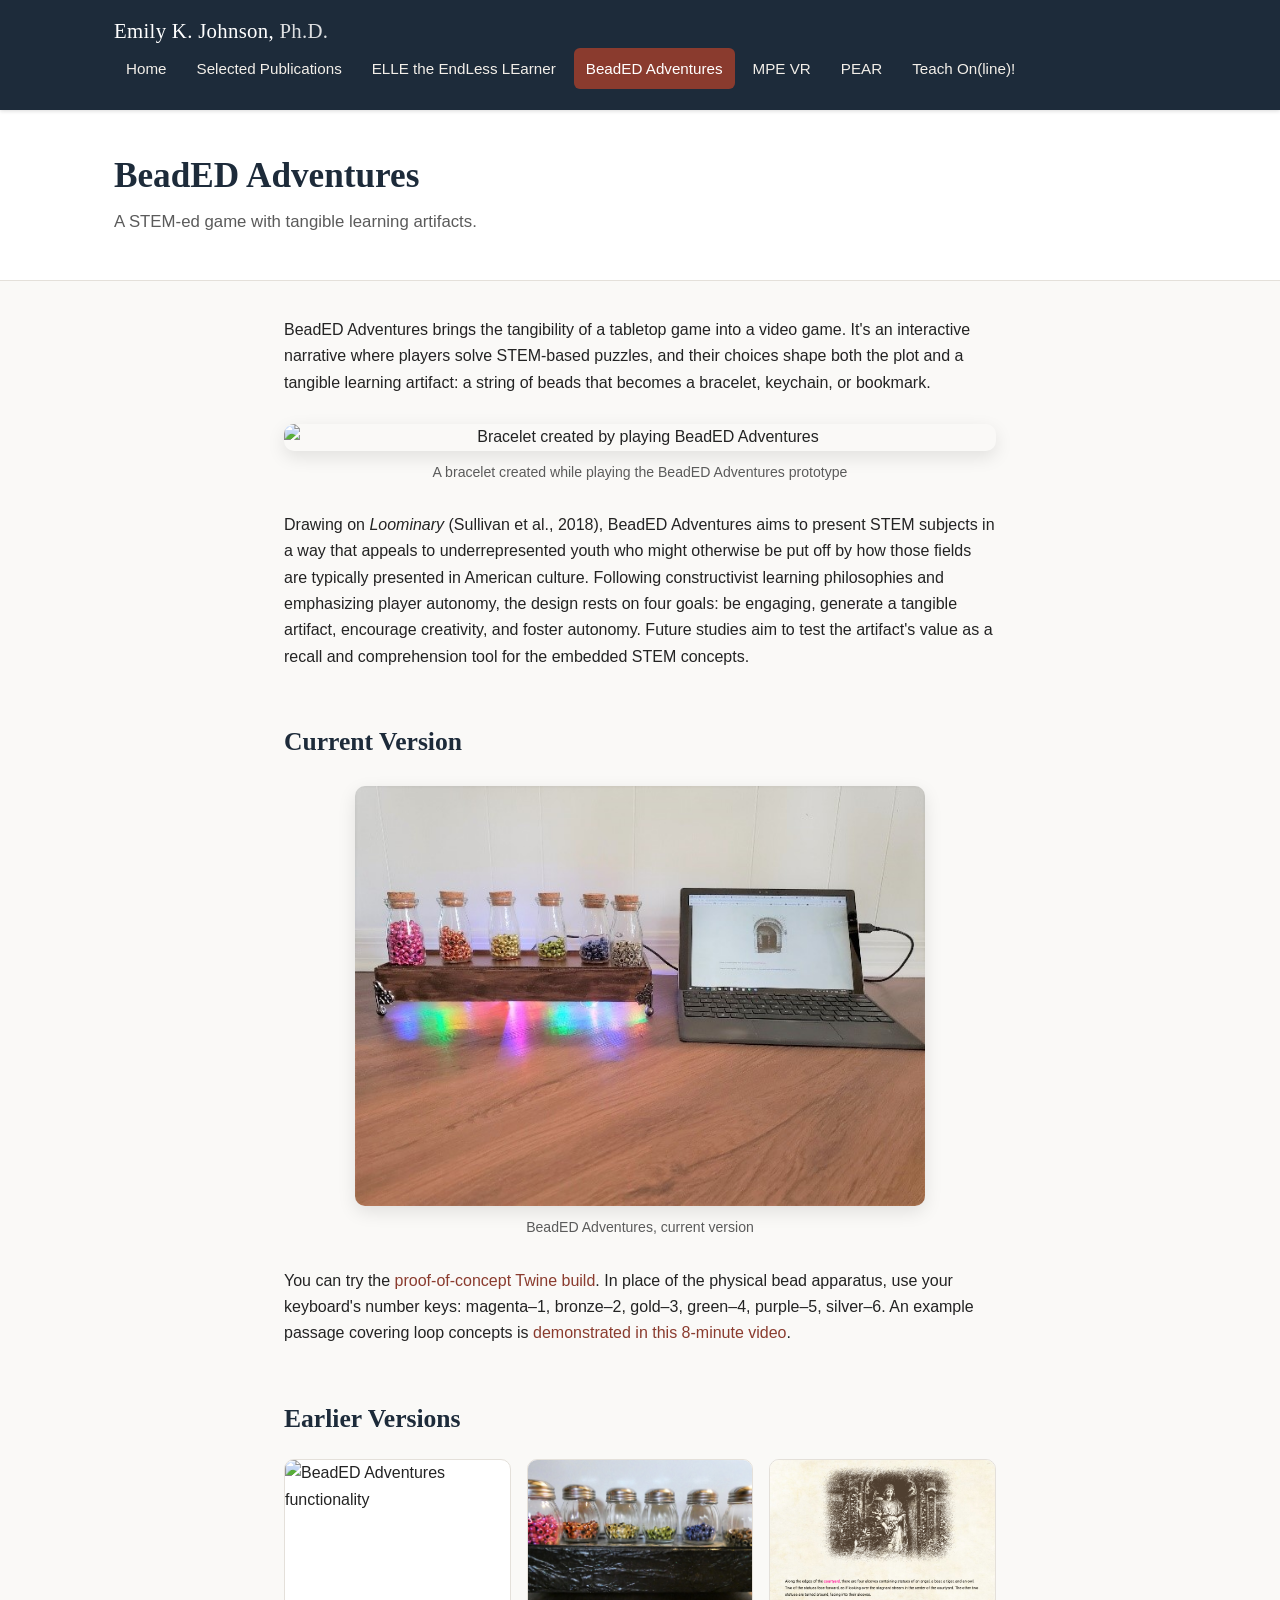
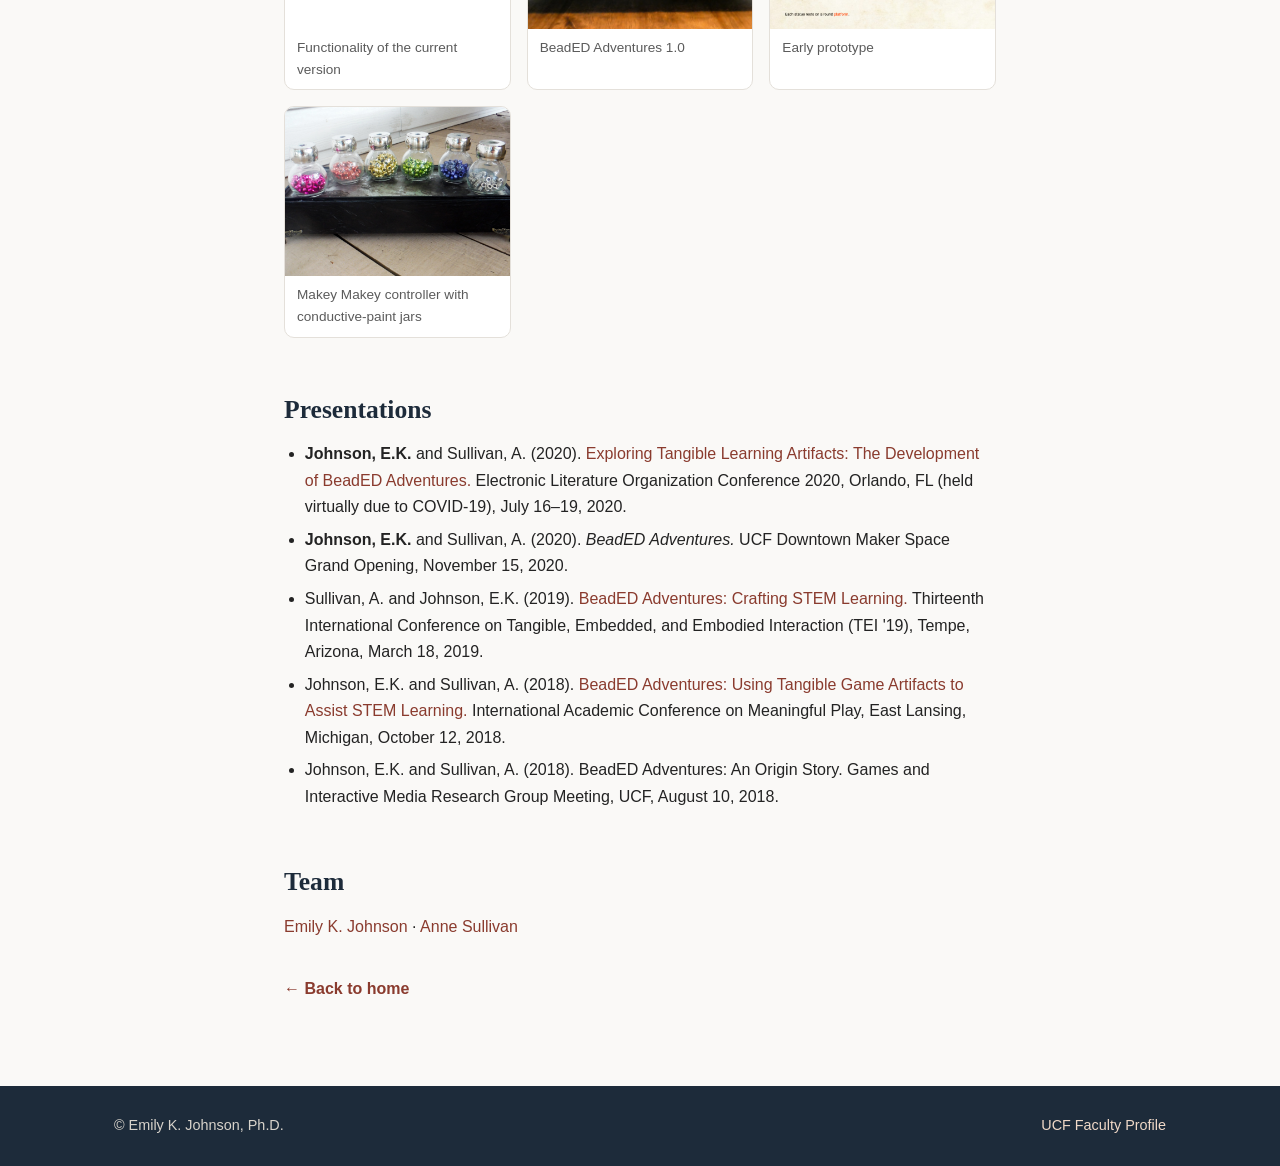
==== beadedadventures.html @ 75e38476 "Rebuild site as static HTML/CSS from ekjphd.com Replace placeholder index.md with a clean, responsiv" ====
<!DOCTYPE html>
<html lang="en">
<head>
<meta charset="UTF-8">
<meta name="viewport" content="width=device-width, initial-scale=1.0">
<title>BeadED Adventures | Emily K. Johnson, Ph.D.</title>
<link rel="stylesheet" href="css/style.css">
</head>
<body>
<header class="site-header">
  <div class="header-inner">
    <a href="index.html" class="site-title">Emily K. Johnson, <span class="degree">Ph.D.</span></a>
    <input type="checkbox" id="nav-toggle" class="nav-toggle-checkbox">
    <label for="nav-toggle" class="nav-toggle-label">&#9776;</label>
    <ul class="nav-links">
      <li><a href="index.html">Home</a></li>
      <li><a href="publications.html">Selected Publications</a></li>
      <li><a href="elle.html">ELLE the EndLess LEarner</a></li>
      <li><a href="beadedadventures.html" class="active">BeadED Adventures</a></li>
      <li><a href="mpe.html">MPE VR</a></li>
      <li><a href="pear.html">PEAR</a></li>
      <li><a href="teachon.html">Teach On(line)!</a></li>
    </ul>
  </div>
</header>

<div class="page-hero">
  <div class="container">
    <h1>BeadED Adventures</h1>
    <p class="subtitle">A STEM-ed game with tangible learning artifacts.</p>
  </div>
</div>

<main>
  <section>
    <div class="container section-narrow">
      <p>BeadED Adventures brings the tangibility of a tabletop game into a video game. It's an interactive narrative where players solve STEM-based puzzles, and their choices shape both the plot and a tangible learning artifact: a string of beads that becomes a bracelet, keychain, or bookmark.</p>

      <div class="page-figure">
        <img src="images/2018/10/bracelet.png" alt="Bracelet created by playing BeadED Adventures">
        <figcaption>A bracelet created while playing the BeadED Adventures prototype</figcaption>
      </div>

      <p>Drawing on <em>Loominary</em> (Sullivan et al., 2018), BeadED Adventures aims to present STEM subjects in a way that appeals to underrepresented youth who might otherwise be put off by how those fields are typically presented in American culture. Following constructivist learning philosophies and emphasizing player autonomy, the design rests on four goals: be engaging, generate a tangible artifact, encourage creativity, and foster autonomy. Future studies aim to test the artifact's value as a recall and comprehension tool for the embedded STEM concepts.</p>

      <h2>Current Version</h2>
      <div class="page-figure">
        <img src="images/2020/05/beaded4.0.jpg" alt="BeadED Adventures 4.0">
        <figcaption>BeadED Adventures, current version</figcaption>
      </div>
      <p>You can try the <a href="http://www.asdesigned.com/games/BeadED%20Adventures.html">proof-of-concept Twine build</a>. In place of the physical bead apparatus, use your keyboard's number keys: magenta&ndash;1, bronze&ndash;2, gold&ndash;3, green&ndash;4, purple&ndash;5, silver&ndash;6. An example passage covering loop concepts is <a href="https://vimeo.com/426309002">demonstrated in this 8-minute video</a>.</p>

      <h2>Earlier Versions</h2>
      <div class="gallery">
        <figure><img src="images/2025/01/underbelly.jpg" alt="BeadED Adventures functionality"><figcaption>Functionality of the current version</figcaption></figure>
        <figure><img src="images/2019/03/beaded2ground2.jpg" alt="BeadED Adventures 1.0"><figcaption>BeadED Adventures 1.0</figcaption></figure>
        <figure><img src="images/2018/10/beadedscreenshot.png" alt="BeadED Adventures early prototype"><figcaption>Early prototype</figcaption></figure>
        <figure><img src="images/2018/10/controller.jpg" alt="BeadED Adventures Makey Makey controller"><figcaption>Makey Makey controller with conductive-paint jars</figcaption></figure>
      </div>

      <h2>Presentations</h2>
      <ul>
        <li><strong>Johnson, E.K.</strong> and Sullivan, A. (2020). <a href="https://stars.library.ucf.edu/elo2020/asynchronous/talks/7/">Exploring Tangible Learning Artifacts: The Development of BeadED Adventures.</a> Electronic Literature Organization Conference 2020, Orlando, FL (held virtually due to COVID-19), July 16&ndash;19, 2020.</li>
        <li><strong>Johnson, E.K.</strong> and Sullivan, A. (2020). <em>BeadED Adventures.</em> UCF Downtown Maker Space Grand Opening, November 15, 2020.</li>
        <li>Sullivan, A. and Johnson, E.K. (2019). <a href="https://dl.acm.org/doi/10.1145/3294109.3300997">BeadED Adventures: Crafting STEM Learning.</a> Thirteenth International Conference on Tangible, Embedded, and Embodied Interaction (TEI '19), Tempe, Arizona, March 18, 2019.</li>
        <li>Johnson, E.K. and Sullivan, A. (2018). <a href="http://www.asdesigned.com/phd/BeadEDAdventures-Abstract.pdf">BeadED Adventures: Using Tangible Game Artifacts to Assist STEM Learning.</a> International Academic Conference on Meaningful Play, East Lansing, Michigan, October 12, 2018.</li>
        <li>Johnson, E.K. and Sullivan, A. (2018). BeadED Adventures: An Origin Story. Games and Interactive Media Research Group Meeting, UCF, August 10, 2018.</li>
      </ul>

      <h2>Team</h2>
      <p><a href="https://english.cah.ucf.edu/faculty-staff/">Emily K. Johnson</a> &middot; <a href="https://scholar.google.com/citations?hl=en&user=ekanNdEAAAAJ">Anne Sullivan</a></p>

      <a class="back-home" href="index.html">&larr; Back to home</a>
    </div>
  </section>
</main>

<footer class="site-footer">
  <div class="container">
    <span>&copy; Emily K. Johnson, Ph.D.</span>
    <a href="https://cah.ucf.edu/person/emily-johnson/">UCF Faculty Profile</a>
  </div>
</footer>
</body>
</html>
---- css/style.css ----
:root {
  --color-bg: #faf9f7;
  --color-surface: #ffffff;
  --color-text: #232323;
  --color-muted: #5b5b5b;
  --color-border: #e4e0da;
  --color-accent: #8a3b2e;
  --color-accent-dark: #6e2e24;
  --color-navy: #1d2b3a;
  --max-width: 1100px;
  --content-width: 760px;
  --radius: 10px;
}

* {
  box-sizing: border-box;
}

html {
  scroll-behavior: smooth;
}

body {
  margin: 0;
  font-family: "Source Sans Pro", "Segoe UI", Roboto, Helvetica, Arial, sans-serif;
  color: var(--color-text);
  background: var(--color-bg);
  line-height: 1.65;
}

h1, h2, h3, h4 {
  font-family: Georgia, "Times New Roman", serif;
  font-weight: 600;
  line-height: 1.25;
  color: var(--color-navy);
  margin: 0 0 0.6em;
}

h1 { font-size: 2.2rem; }
h2 { font-size: 1.6rem; margin-top: 2.2em; }
h3 { font-size: 1.25rem; margin-top: 1.6em; }

p { margin: 0 0 1.1em; }

a {
  color: var(--color-accent);
  text-decoration: none;
}

a:hover, a:focus {
  text-decoration: underline;
}

img {
  max-width: 100%;
  height: auto;
  display: block;
}

ul {
  margin: 0 0 1.1em;
  padding-left: 1.3em;
}

li {
  margin-bottom: 0.4em;
}

.container {
  max-width: var(--max-width);
  margin: 0 auto;
  padding: 0 24px;
}

/* Header / Nav */

.site-header {
  background: var(--color-navy);
  color: #fff;
  position: sticky;
  top: 0;
  z-index: 50;
  box-shadow: 0 1px 4px rgba(0,0,0,0.15);
}

.header-inner {
  max-width: var(--max-width);
  margin: 0 auto;
  padding: 14px 24px;
  display: flex;
  align-items: center;
  justify-content: space-between;
  flex-wrap: wrap;
}

.site-title {
  font-family: Georgia, "Times New Roman", serif;
  font-size: 1.3rem;
  color: #fff;
  letter-spacing: 0.3px;
}

.site-title:hover {
  text-decoration: none;
  color: #f0d9c8;
}

.site-title .degree {
  font-weight: 400;
  opacity: 0.85;
}

.nav-toggle-checkbox {
  display: none;
}

.nav-toggle-label {
  display: none;
  cursor: pointer;
  font-size: 1.6rem;
  color: #fff;
  line-height: 1;
  padding: 4px 8px;
}

.nav-links {
  display: flex;
  flex-wrap: wrap;
  gap: 6px;
  list-style: none;
  margin: 0;
  padding: 0;
}

.nav-links a {
  display: inline-block;
  color: #f3efe9;
  padding: 8px 12px;
  border-radius: 6px;
  font-size: 0.95rem;
}

.nav-links a:hover, .nav-links a:focus {
  background: rgba(255,255,255,0.12);
  text-decoration: none;
}

.nav-links a.active {
  background: var(--color-accent);
  color: #fff;
}

@media (max-width: 820px) {
  .nav-toggle-label { display: block; }
  .nav-links {
    display: none;
    flex-direction: column;
    width: 100%;
    margin-top: 12px;
  }
  .nav-toggle-checkbox:checked ~ .nav-links {
    display: flex;
  }
  .nav-links a { padding: 10px 12px; }
}

/* Hero */

.hero {
  padding: 56px 0 40px;
}

.hero-inner {
  display: grid;
  grid-template-columns: 220px 1fr;
  gap: 40px;
  align-items: center;
}

.hero-photo img {
  border-radius: var(--radius);
  box-shadow: 0 6px 18px rgba(0,0,0,0.12);
}

.hero-text h1 {
  margin-bottom: 0.2em;
}

.hero-text .tagline {
  color: var(--color-muted);
  font-size: 1.1rem;
  margin-bottom: 0;
}

@media (max-width: 700px) {
  .hero-inner {
    grid-template-columns: 1fr;
    text-align: center;
  }
  .hero-photo img {
    margin: 0 auto;
    max-width: 200px;
  }
}

/* Sections */

section {
  padding: 36px 0;
}

.section-narrow {
  max-width: var(--content-width);
  margin: 0 auto;
}

.bio p {
  font-size: 1.05rem;
}

/* Project cards grid */

.project-grid {
  display: grid;
  grid-template-columns: repeat(auto-fit, minmax(240px, 1fr));
  gap: 24px;
  margin-top: 28px;
}

.project-card {
  background: var(--color-surface);
  border: 1px solid var(--color-border);
  border-radius: var(--radius);
  overflow: hidden;
  display: flex;
  flex-direction: column;
  transition: transform 0.15s ease, box-shadow 0.15s ease;
}

.project-card:hover {
  transform: translateY(-3px);
  box-shadow: 0 10px 24px rgba(0,0,0,0.08);
}

.project-card img {
  width: 100%;
  aspect-ratio: 16/10;
  object-fit: cover;
}

.project-card-body {
  padding: 18px 20px 22px;
  display: flex;
  flex-direction: column;
  flex: 1;
}

.project-card-body h3 {
  margin-top: 0;
  font-size: 1.15rem;
}

.project-card-body p {
  color: var(--color-muted);
  font-size: 0.96rem;
  flex: 1;
}

.card-link {
  font-weight: 600;
  font-size: 0.92rem;
}

/* Books */

.book-grid {
  display: grid;
  grid-template-columns: repeat(auto-fit, minmax(280px, 1fr));
  gap: 28px;
  margin-top: 24px;
}

.book-card {
  display: flex;
  gap: 18px;
  background: var(--color-surface);
  border: 1px solid var(--color-border);
  border-radius: var(--radius);
  padding: 18px;
}

.book-card img {
  width: 100px;
  flex-shrink: 0;
  border-radius: 4px;
  box-shadow: 0 3px 10px rgba(0,0,0,0.12);
}

.book-card h3 {
  margin-top: 0;
  font-size: 1.05rem;
}

.book-card p {
  font-size: 0.92rem;
  color: var(--color-muted);
  margin-bottom: 0.5em;
}

/* Page header (project / publications pages) */

.page-hero {
  background: var(--color-surface);
  border-bottom: 1px solid var(--color-border);
  padding: 44px 0;
}

.page-hero h1 {
  margin-bottom: 0.3em;
}

.page-hero .subtitle {
  color: var(--color-muted);
  font-size: 1.05rem;
  margin: 0;
}

.page-figure {
  margin: 28px 0;
  text-align: center;
}

.page-figure img {
  margin: 0 auto;
  border-radius: var(--radius);
  box-shadow: 0 6px 18px rgba(0,0,0,0.1);
  max-height: 420px;
  width: auto;
}

.page-figure figcaption {
  color: var(--color-muted);
  font-size: 0.88rem;
  margin-top: 10px;
}

/* Gallery */

.gallery {
  display: grid;
  grid-template-columns: repeat(auto-fit, minmax(200px, 1fr));
  gap: 16px;
  margin: 24px 0 36px;
}

.gallery figure {
  margin: 0;
  background: var(--color-surface);
  border: 1px solid var(--color-border);
  border-radius: var(--radius);
  overflow: hidden;
}

.gallery img {
  width: 100%;
  aspect-ratio: 4/3;
  object-fit: cover;
}

.gallery figcaption {
  padding: 8px 12px;
  font-size: 0.85rem;
  color: var(--color-muted);
}

/* Credits / team lists */

.credit-block {
  background: var(--color-surface);
  border: 1px solid var(--color-border);
  border-radius: var(--radius);
  padding: 20px 24px;
  margin: 18px 0;
}

.credit-block h4 {
  margin-top: 0;
}

.credit-block ul {
  margin-bottom: 0;
}

/* Publications */

.pub-list h2 {
  border-bottom: 2px solid var(--color-border);
  padding-bottom: 8px;
}

.pub-list ul {
  list-style: none;
  padding-left: 0;
}

.pub-list li {
  padding: 10px 0;
  border-bottom: 1px solid var(--color-border);
  font-size: 0.97rem;
}

.pub-list li:last-child {
  border-bottom: none;
}

.scholar-link {
  display: inline-block;
  margin-bottom: 1.6em;
  font-weight: 600;
}

/* Tips list */

.tip-list li {
  margin-bottom: 0.9em;
}

.resource-columns {
  display: grid;
  grid-template-columns: repeat(auto-fit, minmax(260px, 1fr));
  gap: 28px;
  margin-top: 16px;
}

/* Footer */

.site-footer {
  background: var(--color-navy);
  color: #d8d3cb;
  margin-top: 48px;
  padding: 28px 0;
  font-size: 0.9rem;
}

.site-footer a {
  color: #f0d9c8;
}

.site-footer .container {
  display: flex;
  justify-content: space-between;
  flex-wrap: wrap;
  gap: 10px;
}

.back-home {
  display: inline-block;
  margin: 18px 0 0;
  font-weight: 600;
}
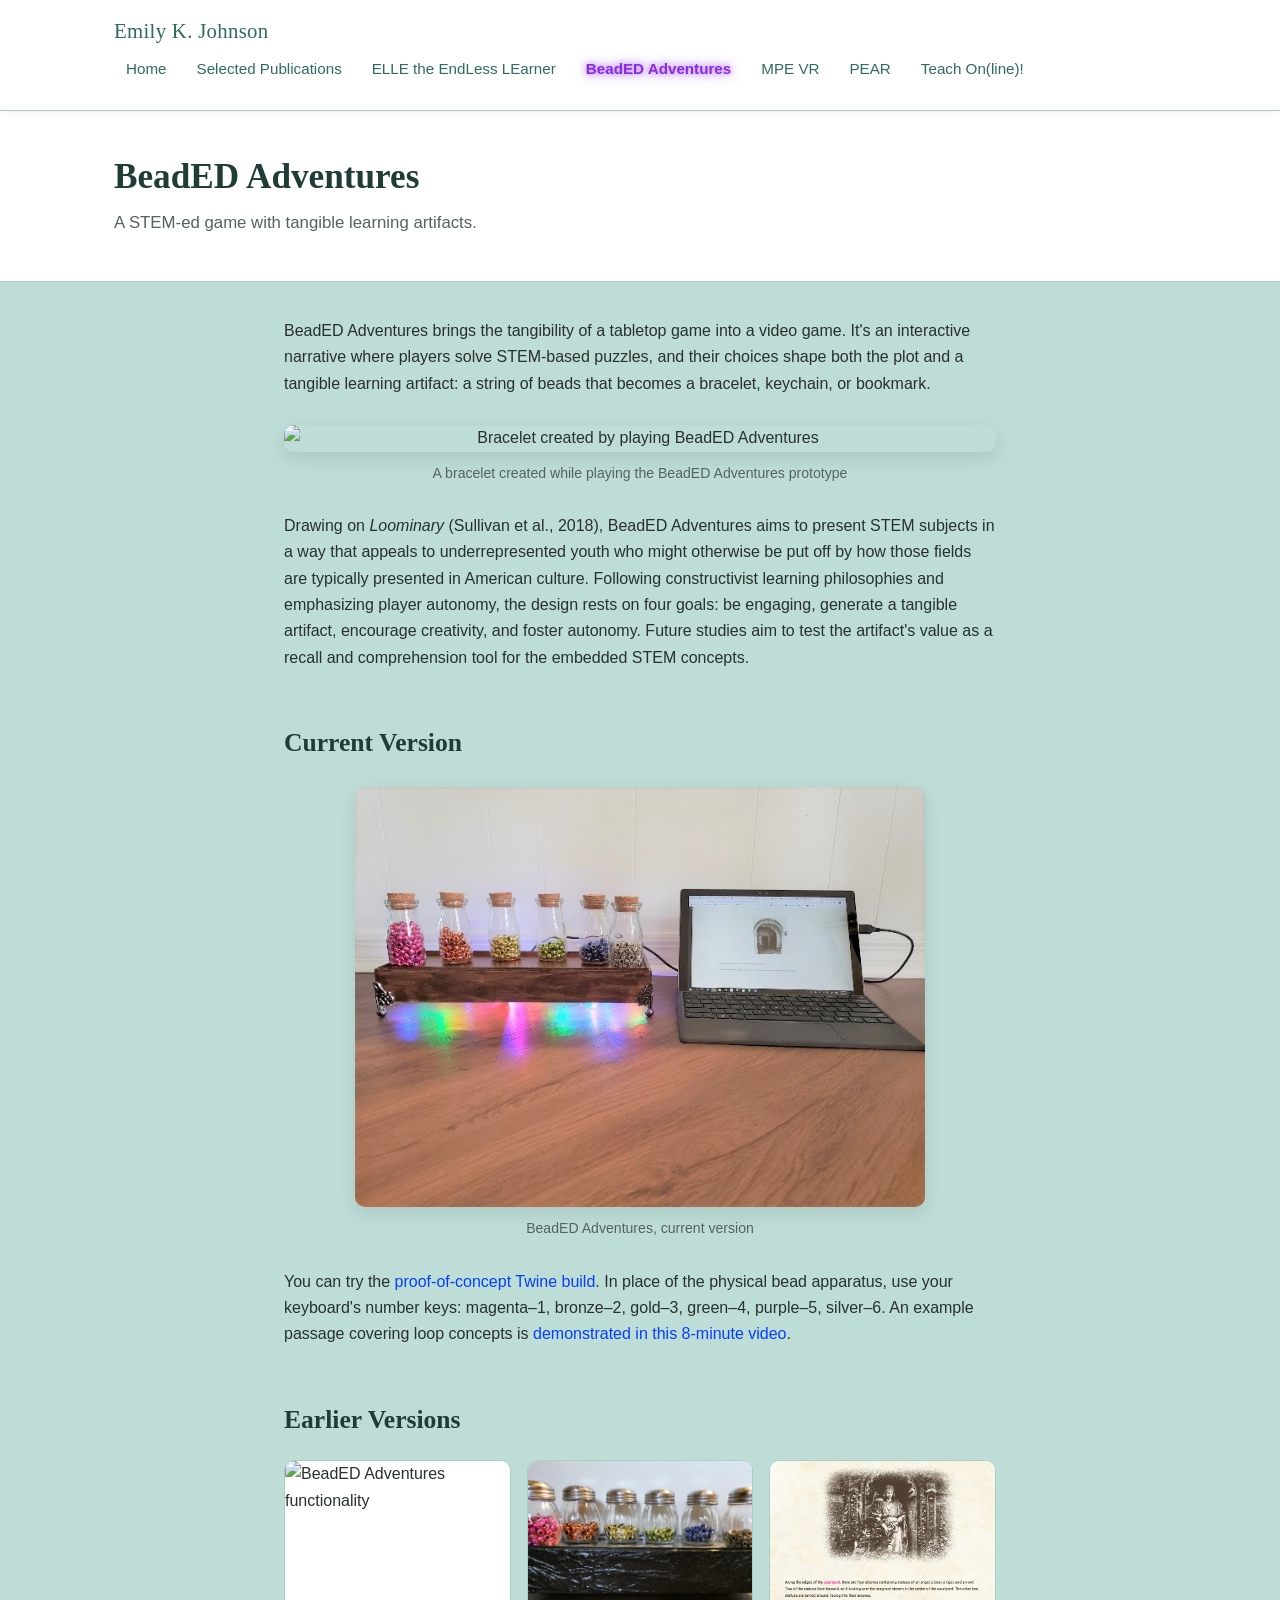
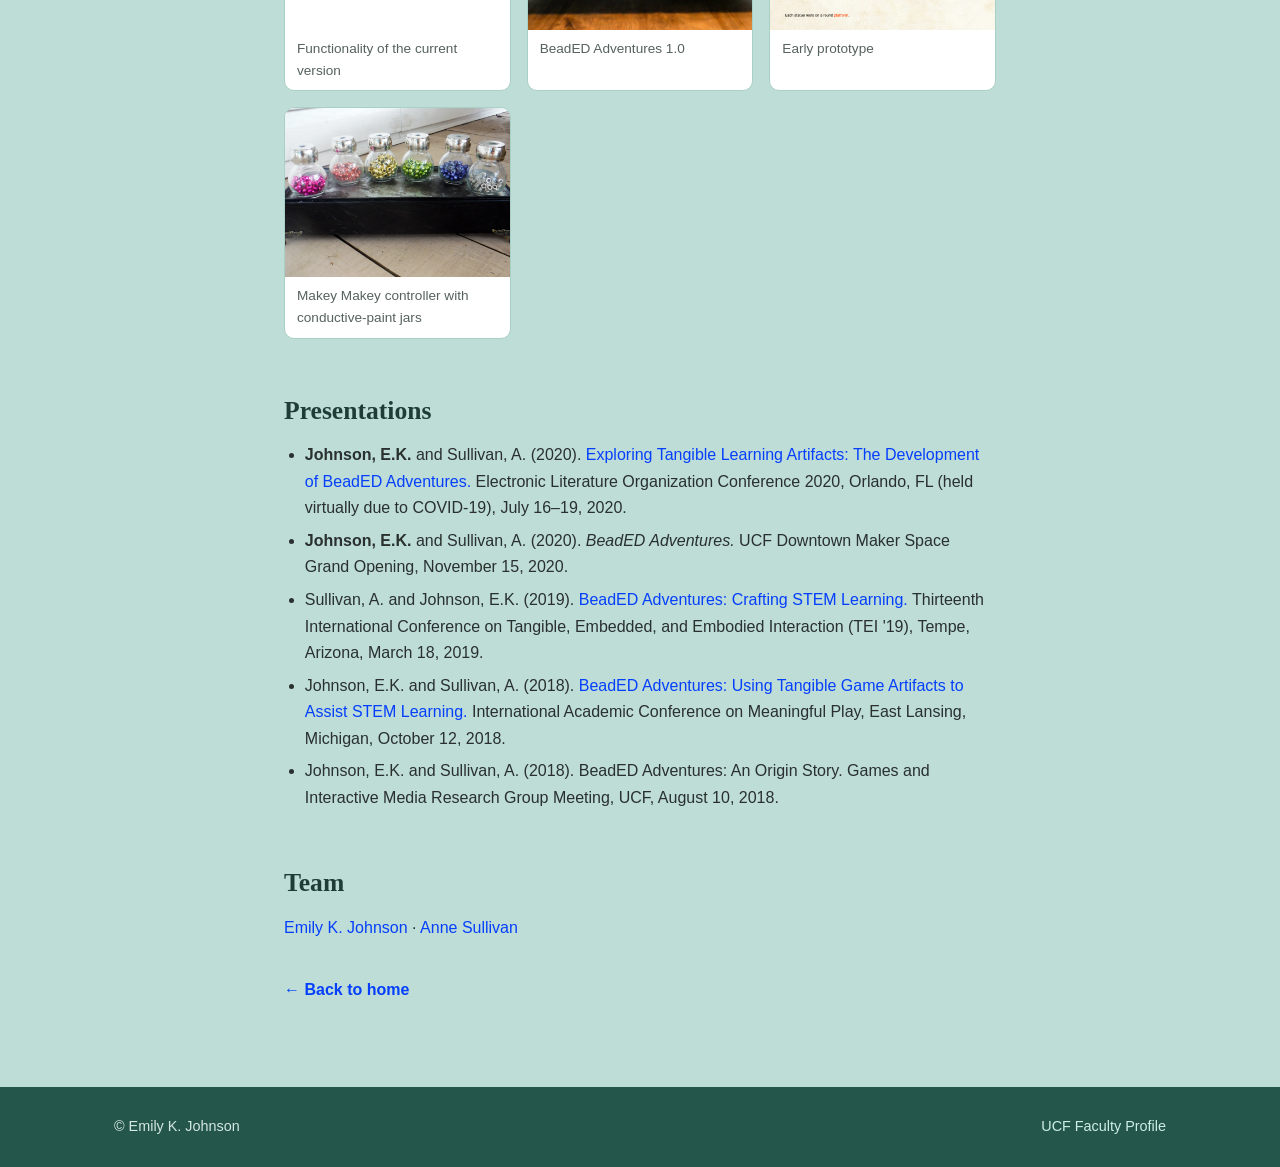
==== commit 68ec40ff: "Revisions: remove play links, invert header, shrink images, tweaks - ELLE page: remove all "Play" bu" ====
--- a/beadedadventures.html
+++ b/beadedadventures.html
@@ -3,13 +3,13 @@
 <head>
 <meta charset="UTF-8">
 <meta name="viewport" content="width=device-width, initial-scale=1.0">
-<title>BeadED Adventures | Emily K. Johnson, Ph.D.</title>
+<title>BeadED Adventures | Emily K. Johnson</title>
 <link rel="stylesheet" href="css/style.css">
 </head>
 <body>
 <header class="site-header">
   <div class="header-inner">
-    <a href="index.html" class="site-title">Emily K. Johnson, <span class="degree">Ph.D.</span></a>
+    <a href="index.html" class="site-title">Emily K. Johnson</a>
     <input type="checkbox" id="nav-toggle" class="nav-toggle-checkbox">
     <label for="nav-toggle" class="nav-toggle-label">&#9776;</label>
     <ul class="nav-links">
@@ -77,7 +77,7 @@
 
 <footer class="site-footer">
   <div class="container">
-    <span>&copy; Emily K. Johnson, Ph.D.</span>
+    <span>&copy; Emily K. Johnson</span>
     <a href="https://cah.ucf.edu/person/emily-johnson/">UCF Faculty Profile</a>
   </div>
 </footer>
--- a/css/style.css
+++ b/css/style.css
@@ -1,12 +1,16 @@
 :root {
-  --color-bg: #faf9f7;
-  --color-surface: #ffffff;
-  --color-text: #232323;
-  --color-muted: #5b5b5b;
-  --color-border: #e4e0da;
-  --color-accent: #8a3b2e;
-  --color-accent-dark: #6e2e24;
-  --color-navy: #1d2b3a;
+  /* Palette drawn from the original ekjphd.com WordPress theme:
+     mint/seafoam body background with vivid blue links. */
+  --color-bg: #beddd7;          /* WP body background (mint) */
+  --color-surface: #ffffff;     /* content cards */
+  --color-text: #29302e;
+  --color-muted: #566260;
+  --color-border: #a9d0c6;      /* mint-tinted border */
+  --color-accent: #053ffc;      /* WP link / accent blue */
+  --color-accent-dark: #0a2db0;
+  --color-header: #2f6b5e;      /* deep teal (mint family) for nav/footer */
+  --color-header-dark: #25564b;
+  --color-heading: #1f3d36;     /* dark teal-green headings */
   --max-width: 1100px;
   --content-width: 760px;
   --radius: 10px;
@@ -18,6 +22,11 @@
 
 html {
   scroll-behavior: smooth;
+}
+
+::selection {
+  background: var(--color-accent);
+  color: #fff;
 }
 
 body {
@@ -32,7 +41,7 @@
   font-family: Georgia, "Times New Roman", serif;
   font-weight: 600;
   line-height: 1.25;
-  color: var(--color-navy);
+  color: var(--color-heading);
   margin: 0 0 0.6em;
 }
 
@@ -75,12 +84,13 @@
 /* Header / Nav */
 
 .site-header {
-  background: var(--color-navy);
-  color: #fff;
+  background: #ffffff;
+  color: var(--color-header);
   position: sticky;
   top: 0;
   z-index: 50;
-  box-shadow: 0 1px 4px rgba(0,0,0,0.15);
+  border-bottom: 1px solid var(--color-border);
+  box-shadow: 0 1px 6px rgba(0,0,0,0.07);
 }
 
 .header-inner {
@@ -96,13 +106,13 @@
 .site-title {
   font-family: Georgia, "Times New Roman", serif;
   font-size: 1.3rem;
-  color: #fff;
+  color: var(--color-header);
   letter-spacing: 0.3px;
 }
 
 .site-title:hover {
   text-decoration: none;
-  color: #f0d9c8;
+  color: var(--color-heading);
 }
 
 .site-title .degree {
@@ -118,7 +128,7 @@
   display: none;
   cursor: pointer;
   font-size: 1.6rem;
-  color: #fff;
+  color: var(--color-header);
   line-height: 1;
   padding: 4px 8px;
 }
@@ -134,20 +144,26 @@
 
 .nav-links a {
   display: inline-block;
-  color: #f3efe9;
+  color: var(--color-header);
   padding: 8px 12px;
   border-radius: 6px;
   font-size: 0.95rem;
 }
 
 .nav-links a:hover, .nav-links a:focus {
-  background: rgba(255,255,255,0.12);
+  background: rgba(0,0,0,0.05);
   text-decoration: none;
 }
 
-.nav-links a.active {
-  background: var(--color-accent);
-  color: #fff;
+/* Current page: glowing purple text, no box */
+.nav-links a.active,
+.nav-links a.active:hover {
+  background: transparent;
+  color: #8a2be2;
+  font-weight: 700;
+  text-shadow:
+    0 0 6px rgba(138, 43, 226, 0.65),
+    0 0 14px rgba(138, 43, 226, 0.45);
 }
 
 @media (max-width: 820px) {
@@ -164,42 +180,47 @@
   .nav-links a { padding: 10px 12px; }
 }
 
-/* Hero */
-
-.hero {
-  padding: 56px 0 40px;
-}
-
-.hero-inner {
-  display: grid;
-  grid-template-columns: 220px 1fr;
-  gap: 40px;
-  align-items: center;
-}
-
-.hero-photo img {
+/* Intro (headshot + bio) */
+
+.intro {
+  padding: 48px 0 28px;
+}
+
+.intro .container {
+  display: flow-root; /* contain the floated headshot */
+}
+
+.intro .headshot {
+  float: right;
+  width: 96px;
   border-radius: var(--radius);
-  box-shadow: 0 6px 18px rgba(0,0,0,0.12);
-}
-
-.hero-text h1 {
-  margin-bottom: 0.2em;
-}
-
-.hero-text .tagline {
+  box-shadow: 0 4px 12px rgba(0,0,0,0.16);
+  margin: 4px 0 12px 22px;
+}
+
+.intro h1 {
+  margin-bottom: 0.1em;
+}
+
+.intro .tagline {
   color: var(--color-muted);
   font-size: 1.1rem;
-  margin-bottom: 0;
-}
-
-@media (max-width: 700px) {
-  .hero-inner {
-    grid-template-columns: 1fr;
+  margin-bottom: 1.3em;
+}
+
+.intro p {
+  font-size: 1.05rem;
+}
+
+@media (max-width: 600px) {
+  .intro .headshot {
+    float: none;
+    display: block;
+    margin: 0 auto 22px;
+    width: 90px;
+  }
+  .intro h1, .intro .tagline {
     text-align: center;
-  }
-  .hero-photo img {
-    margin: 0 auto;
-    max-width: 200px;
   }
 }
 
@@ -214,16 +235,12 @@
   margin: 0 auto;
 }
 
-.bio p {
-  font-size: 1.05rem;
-}
-
 /* Project cards grid */
 
 .project-grid {
   display: grid;
-  grid-template-columns: repeat(auto-fit, minmax(240px, 1fr));
-  gap: 24px;
+  grid-template-columns: repeat(auto-fit, minmax(180px, 1fr));
+  gap: 20px;
   margin-top: 28px;
 }
 
@@ -244,7 +261,7 @@
 
 .project-card img {
   width: 100%;
-  aspect-ratio: 16/10;
+  aspect-ratio: 16/9;
   object-fit: cover;
 }
 
@@ -274,37 +291,48 @@
 /* Books */
 
 .book-grid {
-  display: grid;
-  grid-template-columns: repeat(auto-fit, minmax(280px, 1fr));
-  gap: 28px;
-  margin-top: 24px;
-}
-
-.book-card {
-  display: flex;
-  gap: 18px;
-  background: var(--color-surface);
-  border: 1px solid var(--color-border);
-  border-radius: var(--radius);
-  padding: 18px;
-}
-
-.book-card img {
-  width: 100px;
-  flex-shrink: 0;
+  display: flex;
+  flex-wrap: wrap;
+  gap: 32px;
+  margin-top: 20px;
+}
+
+.book-cover {
+  display: flex;
+  flex-direction: column;
+  align-items: center;
+  text-align: center;
+  width: 120px;
+  color: var(--color-text);
+}
+
+.book-cover:hover {
+  text-decoration: none;
+}
+
+.book-cover img {
+  width: 120px;
+  height: auto;          /* preserve the cover's natural ratio */
   border-radius: 4px;
-  box-shadow: 0 3px 10px rgba(0,0,0,0.12);
-}
-
-.book-card h3 {
-  margin-top: 0;
-  font-size: 1.05rem;
-}
-
-.book-card p {
-  font-size: 0.92rem;
-  color: var(--color-muted);
-  margin-bottom: 0.5em;
+  box-shadow: 0 5px 14px rgba(0,0,0,0.18);
+  transition: transform 0.15s ease, box-shadow 0.15s ease;
+}
+
+.book-cover:hover img {
+  transform: translateY(-3px);
+  box-shadow: 0 10px 22px rgba(0,0,0,0.22);
+}
+
+.book-cover span {
+  display: block;
+  margin-top: 12px;
+  font-size: 0.9rem;
+  line-height: 1.4;
+  color: var(--color-muted);
+}
+
+.book-cover:hover span em {
+  color: var(--color-accent);
 }
 
 /* Page header (project / publications pages) */
@@ -413,6 +441,22 @@
   border-bottom: none;
 }
 
+/* Book entries with a small cover thumbnail */
+.pub-list li.pub-book {
+  display: flex;
+  align-items: flex-start;
+  gap: 14px;
+}
+
+.pub-list li.pub-book img {
+  height: 3.4em;          /* ~ the height of the citation text */
+  width: auto;
+  flex-shrink: 0;
+  border-radius: 2px;
+  box-shadow: 0 2px 6px rgba(0,0,0,0.2);
+  margin-top: 2px;
+}
+
 .scholar-link {
   display: inline-block;
   margin-bottom: 1.6em;
@@ -435,15 +479,15 @@
 /* Footer */
 
 .site-footer {
-  background: var(--color-navy);
-  color: #d8d3cb;
+  background: var(--color-header-dark);
+  color: #d4e7e2;
   margin-top: 48px;
   padding: 28px 0;
   font-size: 0.9rem;
 }
 
 .site-footer a {
-  color: #f0d9c8;
+  color: #cdeee6;
 }
 
 .site-footer .container {
@@ -458,3 +502,149 @@
   margin: 18px 0 0;
   font-weight: 600;
 }
+
+/* ============================================================
+   ELLE page theme — matches the chdr.cs.ucf.edu/elle platform
+   (slate blue #3f6184 + teal #5da8af on light backgrounds)
+   ============================================================ */
+
+body.elle-theme {
+  --color-bg: #eaf1f4;
+  --color-surface: #ffffff;
+  --color-border: #c7d8e2;
+  --color-muted: #566472;
+  --color-text: #20303f;
+  --color-accent: #3f6184;
+  --color-accent-dark: #2f4a66;
+  --color-header: #3f6184;
+  --color-header-dark: #2f4a66;
+  --color-heading: #2f4a66;
+}
+
+body.elle-theme .page-figure img,
+body.elle-theme .gallery img {
+  border-radius: 12px;
+}
+
+/* Game catalog cards (platform style) */
+
+.game-grid {
+  display: grid;
+  grid-template-columns: repeat(auto-fit, minmax(240px, 1fr));
+  gap: 20px;
+  margin-top: 24px;
+}
+
+.game-card {
+  --ga: #5da8af;
+  background: var(--color-surface);
+  border: 1px solid var(--color-border);
+  border-top: 5px solid var(--ga);
+  border-radius: 12px;
+  padding: 20px 22px 22px;
+  display: flex;
+  flex-direction: column;
+  transition: transform 0.15s ease, box-shadow 0.15s ease;
+}
+
+.game-card:nth-child(even) {
+  --ga: #3f6184;
+}
+
+.game-card:hover {
+  transform: translateY(-3px);
+  box-shadow: 0 10px 22px rgba(47, 74, 102, 0.14);
+}
+
+.game-card h3 {
+  margin: 0 0 0.4em;
+  font-size: 1.12rem;
+  color: var(--color-heading);
+}
+
+.game-card p {
+  color: var(--color-muted);
+  font-size: 0.95rem;
+  flex: 1;
+  margin-bottom: 1em;
+}
+
+.play-btn {
+  display: inline-block;
+  align-self: flex-start;
+  background: var(--ga);
+  color: #fff;
+  border-radius: 12px;
+  padding: 9px 20px;
+  font-weight: 600;
+  font-size: 0.9rem;
+}
+
+.play-btn:hover {
+  filter: brightness(0.92);
+  text-decoration: none;
+  color: #fff;
+}
+
+/* Development team dropdowns */
+
+.team-list {
+  margin-top: 20px;
+  display: grid;
+  gap: 10px;
+}
+
+.team {
+  background: var(--color-surface);
+  border: 1px solid var(--color-border);
+  border-radius: 12px;
+  overflow: hidden;
+}
+
+.team > summary {
+  cursor: pointer;
+  padding: 14px 18px;
+  font-family: Georgia, "Times New Roman", serif;
+  font-weight: 600;
+  color: var(--color-heading);
+  list-style: none;
+  display: flex;
+  justify-content: space-between;
+  align-items: center;
+  gap: 12px;
+}
+
+.team > summary::-webkit-details-marker { display: none; }
+
+.team > summary::after {
+  content: "\25BE";
+  color: #5da8af;
+  font-size: 1.1rem;
+  transition: transform 0.2s ease;
+  flex-shrink: 0;
+}
+
+.team[open] > summary::after { transform: rotate(180deg); }
+
+.team > summary:hover { background: #eaf1f4; }
+
+.team .year {
+  font-weight: 400;
+  color: var(--color-muted);
+  font-size: 0.85rem;
+}
+
+.team .roster {
+  margin: 0;
+  padding: 2px 20px 16px 38px;
+  columns: 2;
+}
+
+.team .roster li {
+  margin-bottom: 4px;
+  break-inside: avoid;
+}
+
+@media (max-width: 520px) {
+  .team .roster { columns: 1; }
+}
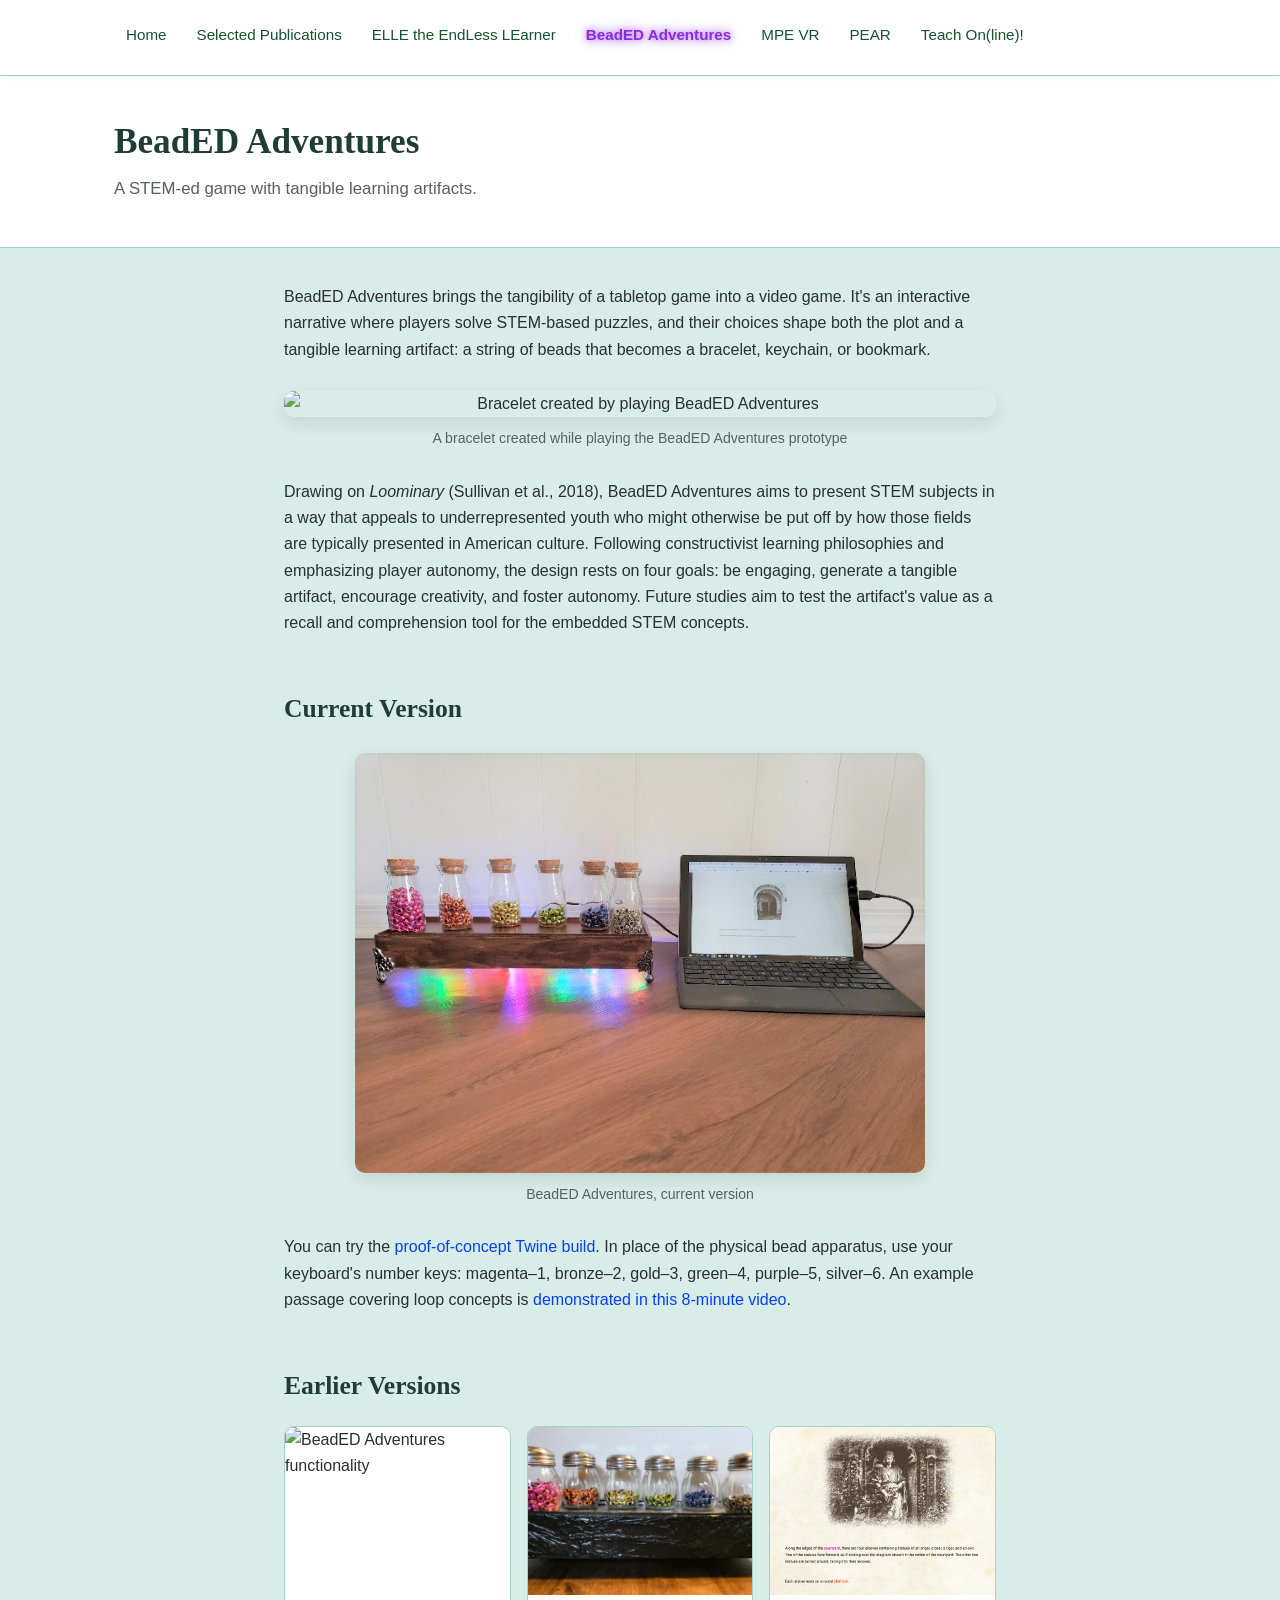
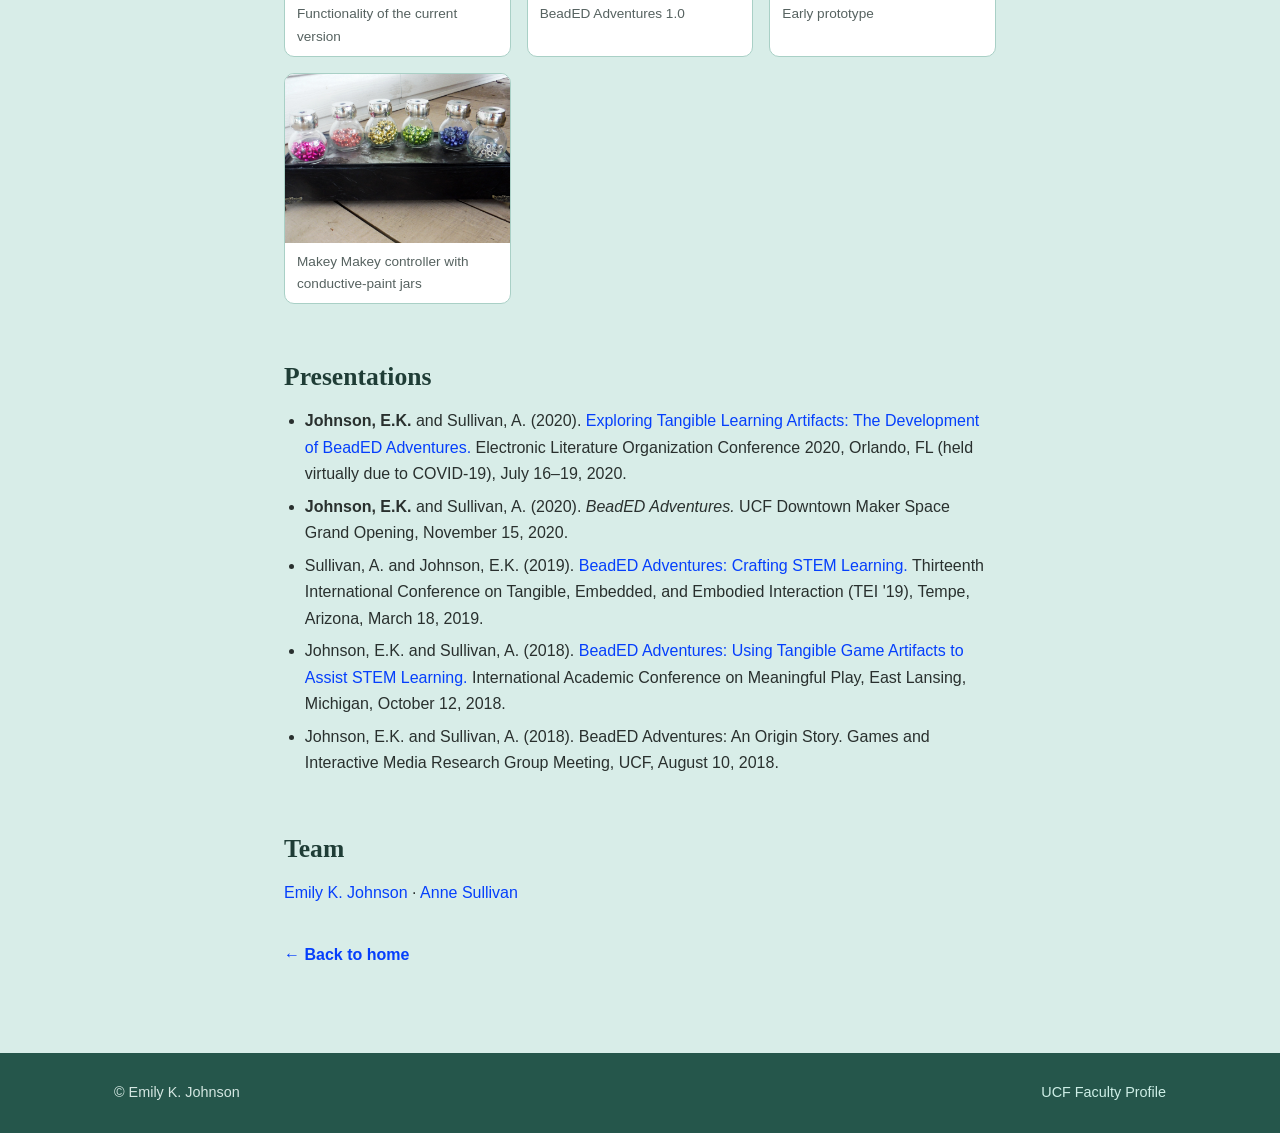
==== commit b3946194: "Restructure ELLE page; lighten background; drop name from header - Merge games + teams into one reve" ====
--- a/beadedadventures.html
+++ b/beadedadventures.html
@@ -9,7 +9,6 @@
 <body>
 <header class="site-header">
   <div class="header-inner">
-    <a href="index.html" class="site-title">Emily K. Johnson</a>
     <input type="checkbox" id="nav-toggle" class="nav-toggle-checkbox">
     <label for="nav-toggle" class="nav-toggle-label">&#9776;</label>
     <ul class="nav-links">
--- a/css/style.css
+++ b/css/style.css
@@ -1,7 +1,7 @@
 :root {
   /* Palette drawn from the original ekjphd.com WordPress theme:
      mint/seafoam body background with vivid blue links. */
-  --color-bg: #beddd7;          /* WP body background (mint) */
+  --color-bg: #d8ede8;          /* lighter teal (a few shades up from WP mint) */
   --color-surface: #ffffff;     /* content cards */
   --color-text: #29302e;
   --color-muted: #566260;
@@ -10,6 +10,7 @@
   --color-accent-dark: #0a2db0;
   --color-header: #2f6b5e;      /* deep teal (mint family) for nav/footer */
   --color-header-dark: #25564b;
+  --color-header-text: #14532d; /* dark green header text (all pages) */
   --color-heading: #1f3d36;     /* dark teal-green headings */
   --max-width: 1100px;
   --content-width: 760px;
@@ -106,13 +107,13 @@
 .site-title {
   font-family: Georgia, "Times New Roman", serif;
   font-size: 1.3rem;
-  color: var(--color-header);
+  color: var(--color-header-text);
   letter-spacing: 0.3px;
 }
 
 .site-title:hover {
   text-decoration: none;
-  color: var(--color-heading);
+  color: #0e3a20;
 }
 
 .site-title .degree {
@@ -128,7 +129,7 @@
   display: none;
   cursor: pointer;
   font-size: 1.6rem;
-  color: var(--color-header);
+  color: var(--color-header-text);
   line-height: 1;
   padding: 4px 8px;
 }
@@ -144,7 +145,7 @@
 
 .nav-links a {
   display: inline-block;
-  color: var(--color-header);
+  color: var(--color-header-text);
   padding: 8px 12px;
   border-radius: 6px;
   font-size: 0.95rem;
@@ -509,81 +510,59 @@
    ============================================================ */
 
 body.elle-theme {
-  --color-bg: #eaf1f4;
+  /* keep the platform's slate-blue accents, but share the site background */
   --color-surface: #ffffff;
   --color-border: #c7d8e2;
   --color-muted: #566472;
   --color-text: #20303f;
   --color-accent: #3f6184;
   --color-accent-dark: #2f4a66;
-  --color-header: #3f6184;
   --color-header-dark: #2f4a66;
   --color-heading: #2f4a66;
 }
 
-body.elle-theme .page-figure img,
-body.elle-theme .gallery img {
+body.elle-theme .page-figure img {
   border-radius: 12px;
 }
 
-/* Game catalog cards (platform style) */
-
-.game-grid {
-  display: grid;
-  grid-template-columns: repeat(auto-fit, minmax(240px, 1fr));
-  gap: 20px;
-  margin-top: 24px;
-}
-
-.game-card {
-  --ga: #5da8af;
-  background: var(--color-surface);
-  border: 1px solid var(--color-border);
-  border-top: 5px solid var(--ga);
+/* Per-game entries (title, team dropdown, thumbnail, description) */
+
+.game-entry {
+  padding: 14px 0 24px;
+  border-bottom: 1px solid var(--color-border);
+}
+
+.game-entry:last-of-type {
+  border-bottom: none;
+}
+
+.game-entry h3 {
+  margin: 0 0 10px;
+}
+
+.game-entry .year {
+  font-weight: 400;
+  color: var(--color-muted);
+  font-size: 0.95rem;
+}
+
+.game-entry .team {
+  max-width: 540px;
+  margin: 0 0 14px;
+}
+
+.game-thumb {
+  display: block;
+  width: 100%;
+  max-width: 300px;
+  height: auto;
   border-radius: 12px;
-  padding: 20px 22px 22px;
-  display: flex;
-  flex-direction: column;
-  transition: transform 0.15s ease, box-shadow 0.15s ease;
-}
-
-.game-card:nth-child(even) {
-  --ga: #3f6184;
-}
-
-.game-card:hover {
-  transform: translateY(-3px);
-  box-shadow: 0 10px 22px rgba(47, 74, 102, 0.14);
-}
-
-.game-card h3 {
-  margin: 0 0 0.4em;
-  font-size: 1.12rem;
-  color: var(--color-heading);
-}
-
-.game-card p {
-  color: var(--color-muted);
-  font-size: 0.95rem;
-  flex: 1;
-  margin-bottom: 1em;
-}
-
-.play-btn {
-  display: inline-block;
-  align-self: flex-start;
-  background: var(--ga);
-  color: #fff;
-  border-radius: 12px;
-  padding: 9px 20px;
-  font-weight: 600;
-  font-size: 0.9rem;
-}
-
-.play-btn:hover {
-  filter: brightness(0.92);
-  text-decoration: none;
-  color: #fff;
+  box-shadow: 0 4px 12px rgba(0,0,0,0.16);
+  margin: 0 0 14px;
+}
+
+.game-entry p {
+  margin-bottom: 0;
 }
 
 /* Development team dropdowns */
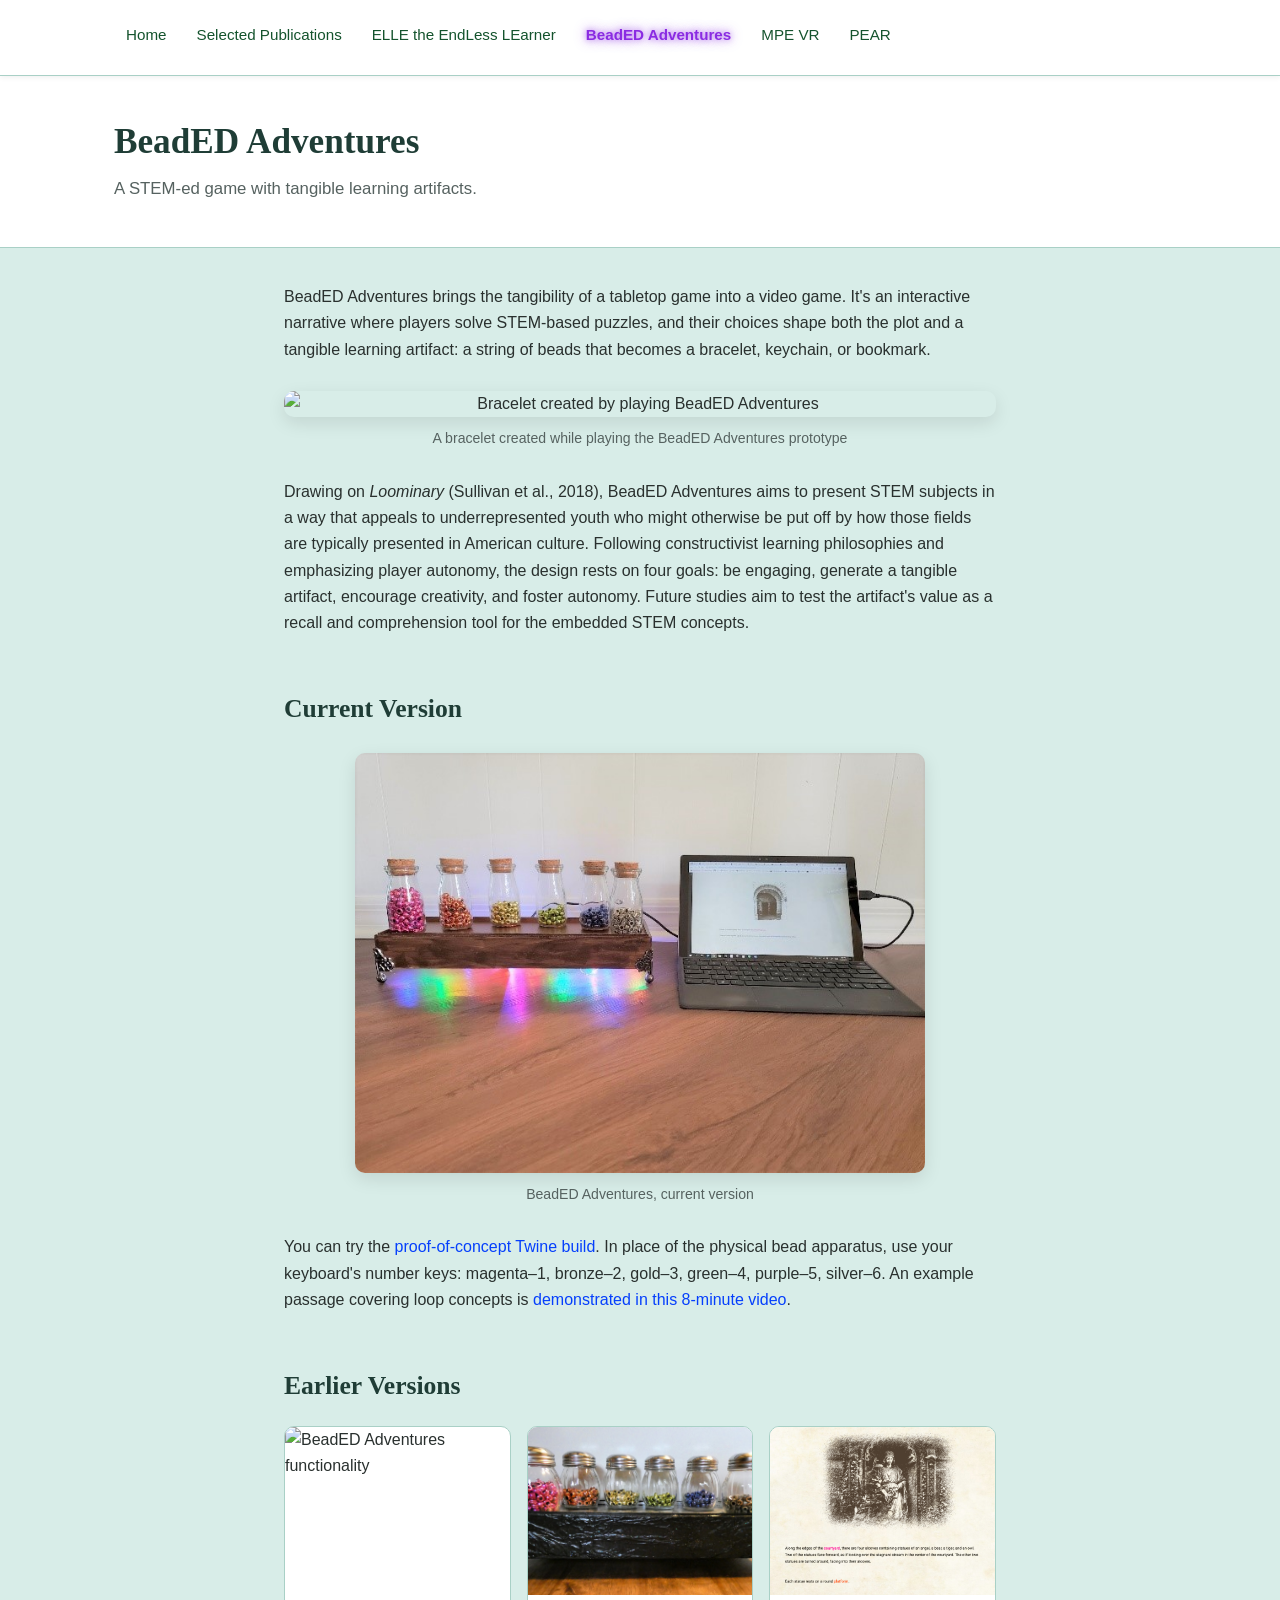
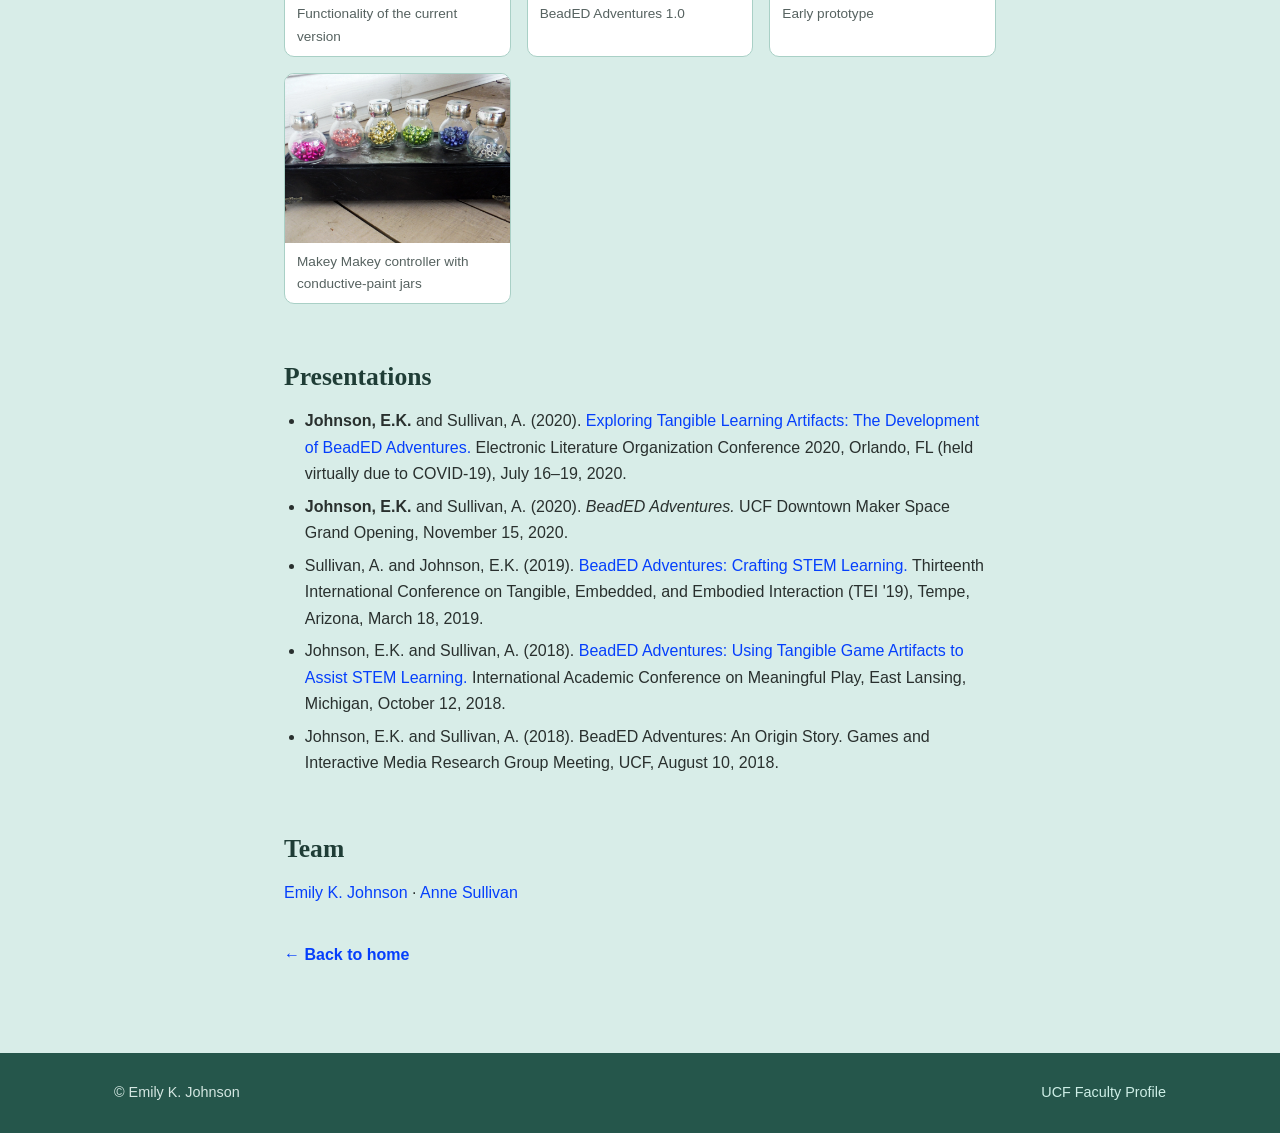
==== commit b3fd266f: "External links open in new tab; remove Teach On page; home/ELLE tweaks - Add target="_blank" rel="no" ====
--- a/beadedadventures.html
+++ b/beadedadventures.html
@@ -18,7 +18,6 @@
       <li><a href="beadedadventures.html" class="active">BeadED Adventures</a></li>
       <li><a href="mpe.html">MPE VR</a></li>
       <li><a href="pear.html">PEAR</a></li>
-      <li><a href="teachon.html">Teach On(line)!</a></li>
     </ul>
   </div>
 </header>
@@ -47,7 +46,7 @@
         <img src="images/2020/05/beaded4.0.jpg" alt="BeadED Adventures 4.0">
         <figcaption>BeadED Adventures, current version</figcaption>
       </div>
-      <p>You can try the <a href="http://www.asdesigned.com/games/BeadED%20Adventures.html">proof-of-concept Twine build</a>. In place of the physical bead apparatus, use your keyboard's number keys: magenta&ndash;1, bronze&ndash;2, gold&ndash;3, green&ndash;4, purple&ndash;5, silver&ndash;6. An example passage covering loop concepts is <a href="https://vimeo.com/426309002">demonstrated in this 8-minute video</a>.</p>
+      <p>You can try the <a href="http://www.asdesigned.com/games/BeadED%20Adventures.html" target="_blank" rel="noopener">proof-of-concept Twine build</a>. In place of the physical bead apparatus, use your keyboard's number keys: magenta&ndash;1, bronze&ndash;2, gold&ndash;3, green&ndash;4, purple&ndash;5, silver&ndash;6. An example passage covering loop concepts is <a href="https://vimeo.com/426309002" target="_blank" rel="noopener">demonstrated in this 8-minute video</a>.</p>
 
       <h2>Earlier Versions</h2>
       <div class="gallery">
@@ -59,15 +58,15 @@
 
       <h2>Presentations</h2>
       <ul>
-        <li><strong>Johnson, E.K.</strong> and Sullivan, A. (2020). <a href="https://stars.library.ucf.edu/elo2020/asynchronous/talks/7/">Exploring Tangible Learning Artifacts: The Development of BeadED Adventures.</a> Electronic Literature Organization Conference 2020, Orlando, FL (held virtually due to COVID-19), July 16&ndash;19, 2020.</li>
+        <li><strong>Johnson, E.K.</strong> and Sullivan, A. (2020). <a href="https://stars.library.ucf.edu/elo2020/asynchronous/talks/7/" target="_blank" rel="noopener">Exploring Tangible Learning Artifacts: The Development of BeadED Adventures.</a> Electronic Literature Organization Conference 2020, Orlando, FL (held virtually due to COVID-19), July 16&ndash;19, 2020.</li>
         <li><strong>Johnson, E.K.</strong> and Sullivan, A. (2020). <em>BeadED Adventures.</em> UCF Downtown Maker Space Grand Opening, November 15, 2020.</li>
-        <li>Sullivan, A. and Johnson, E.K. (2019). <a href="https://dl.acm.org/doi/10.1145/3294109.3300997">BeadED Adventures: Crafting STEM Learning.</a> Thirteenth International Conference on Tangible, Embedded, and Embodied Interaction (TEI '19), Tempe, Arizona, March 18, 2019.</li>
-        <li>Johnson, E.K. and Sullivan, A. (2018). <a href="http://www.asdesigned.com/phd/BeadEDAdventures-Abstract.pdf">BeadED Adventures: Using Tangible Game Artifacts to Assist STEM Learning.</a> International Academic Conference on Meaningful Play, East Lansing, Michigan, October 12, 2018.</li>
+        <li>Sullivan, A. and Johnson, E.K. (2019). <a href="https://dl.acm.org/doi/10.1145/3294109.3300997" target="_blank" rel="noopener">BeadED Adventures: Crafting STEM Learning.</a> Thirteenth International Conference on Tangible, Embedded, and Embodied Interaction (TEI '19), Tempe, Arizona, March 18, 2019.</li>
+        <li>Johnson, E.K. and Sullivan, A. (2018). <a href="http://www.asdesigned.com/phd/BeadEDAdventures-Abstract.pdf" target="_blank" rel="noopener">BeadED Adventures: Using Tangible Game Artifacts to Assist STEM Learning.</a> International Academic Conference on Meaningful Play, East Lansing, Michigan, October 12, 2018.</li>
         <li>Johnson, E.K. and Sullivan, A. (2018). BeadED Adventures: An Origin Story. Games and Interactive Media Research Group Meeting, UCF, August 10, 2018.</li>
       </ul>
 
       <h2>Team</h2>
-      <p><a href="https://english.cah.ucf.edu/faculty-staff/">Emily K. Johnson</a> &middot; <a href="https://scholar.google.com/citations?hl=en&user=ekanNdEAAAAJ">Anne Sullivan</a></p>
+      <p><a href="https://english.cah.ucf.edu/faculty-staff/" target="_blank" rel="noopener">Emily K. Johnson</a> &middot; <a href="https://scholar.google.com/citations?hl=en&user=ekanNdEAAAAJ" target="_blank" rel="noopener">Anne Sullivan</a></p>
 
       <a class="back-home" href="index.html">&larr; Back to home</a>
     </div>
@@ -77,7 +76,7 @@
 <footer class="site-footer">
   <div class="container">
     <span>&copy; Emily K. Johnson</span>
-    <a href="https://cah.ucf.edu/person/emily-johnson/">UCF Faculty Profile</a>
+    <a href="https://cah.ucf.edu/person/emily-johnson/" target="_blank" rel="noopener">UCF Faculty Profile</a>
   </div>
 </footer>
 </body>
--- a/css/style.css
+++ b/css/style.css
@@ -585,7 +585,8 @@
   padding: 14px 18px;
   font-family: Georgia, "Times New Roman", serif;
   font-weight: 600;
-  color: var(--color-heading);
+  background: var(--color-accent);
+  color: #ffffff;
   list-style: none;
   display: flex;
   justify-content: space-between;
@@ -597,7 +598,7 @@
 
 .team > summary::after {
   content: "\25BE";
-  color: #5da8af;
+  color: #ffffff;
   font-size: 1.1rem;
   transition: transform 0.2s ease;
   flex-shrink: 0;
@@ -605,11 +606,11 @@
 
 .team[open] > summary::after { transform: rotate(180deg); }
 
-.team > summary:hover { background: #eaf1f4; }
+.team > summary:hover { background: var(--color-accent-dark); }
 
 .team .year {
   font-weight: 400;
-  color: var(--color-muted);
+  color: rgba(255,255,255,0.8);
   font-size: 0.85rem;
 }
 
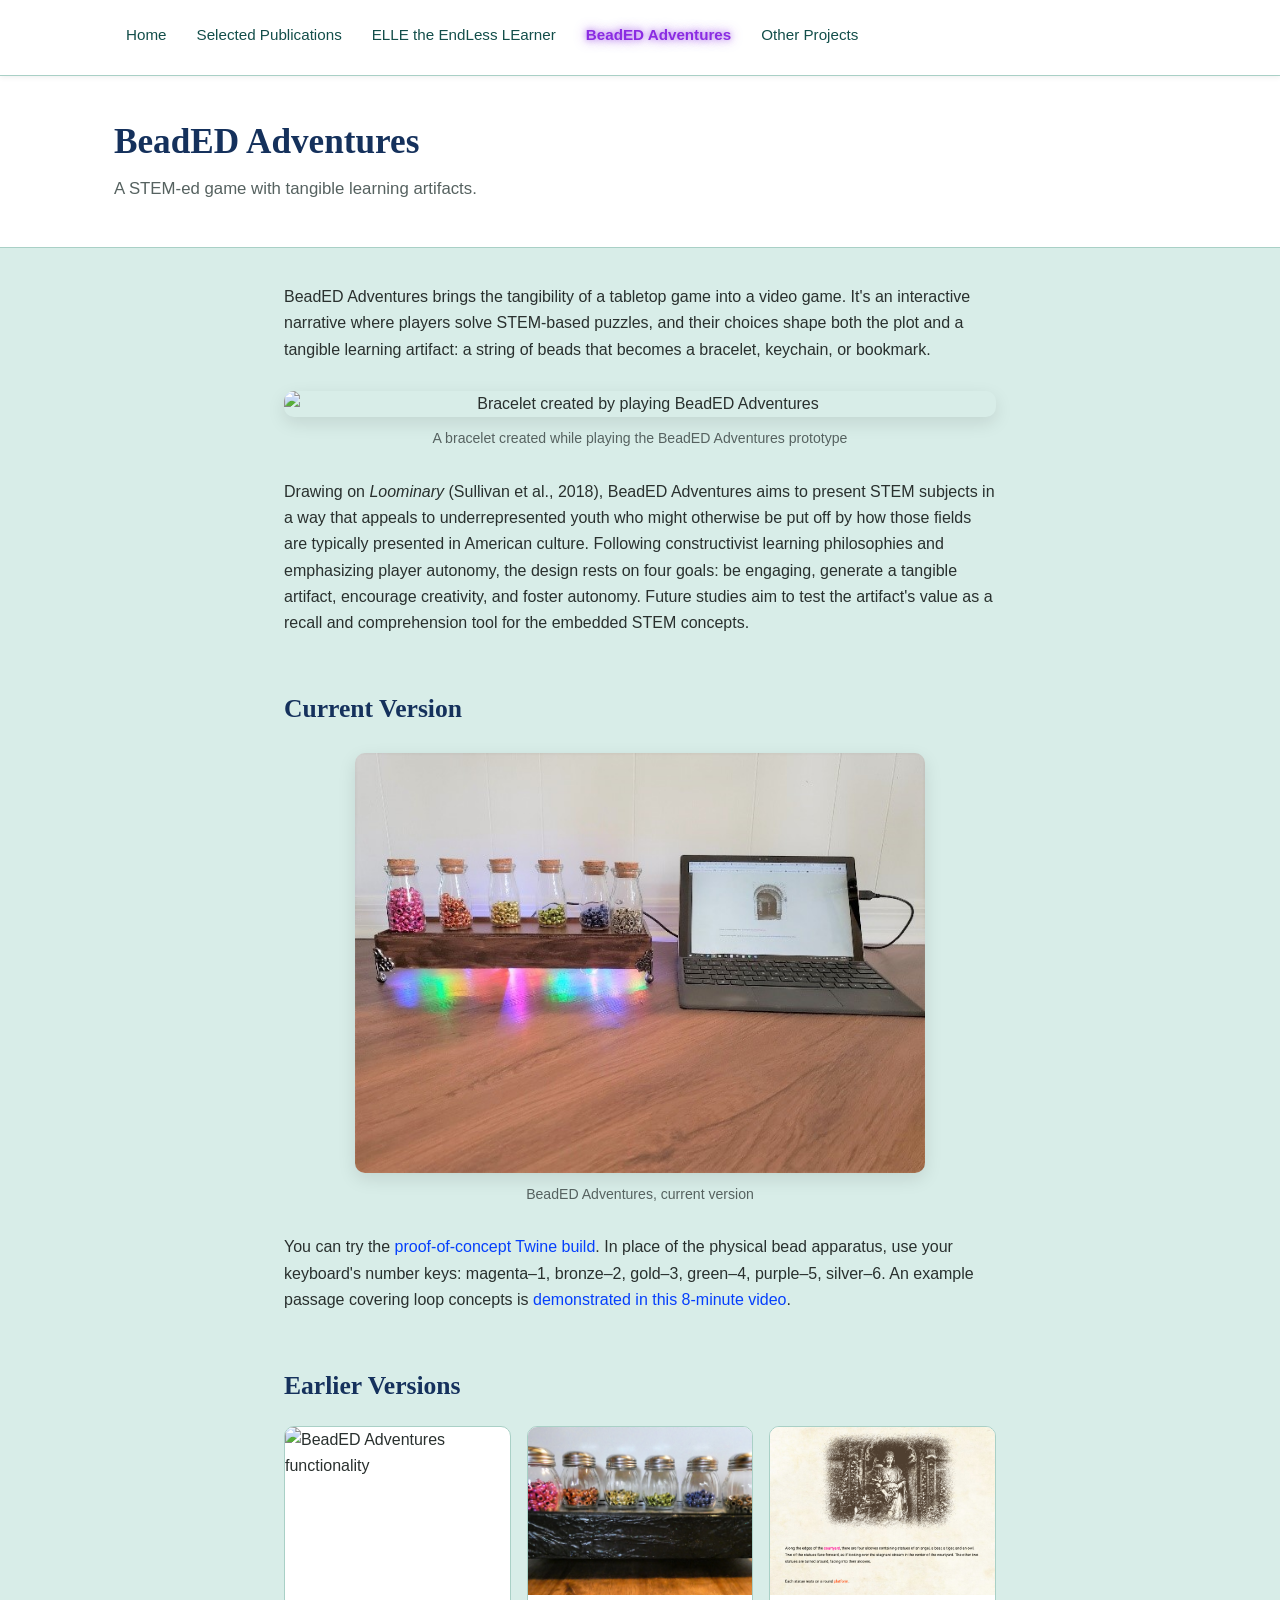
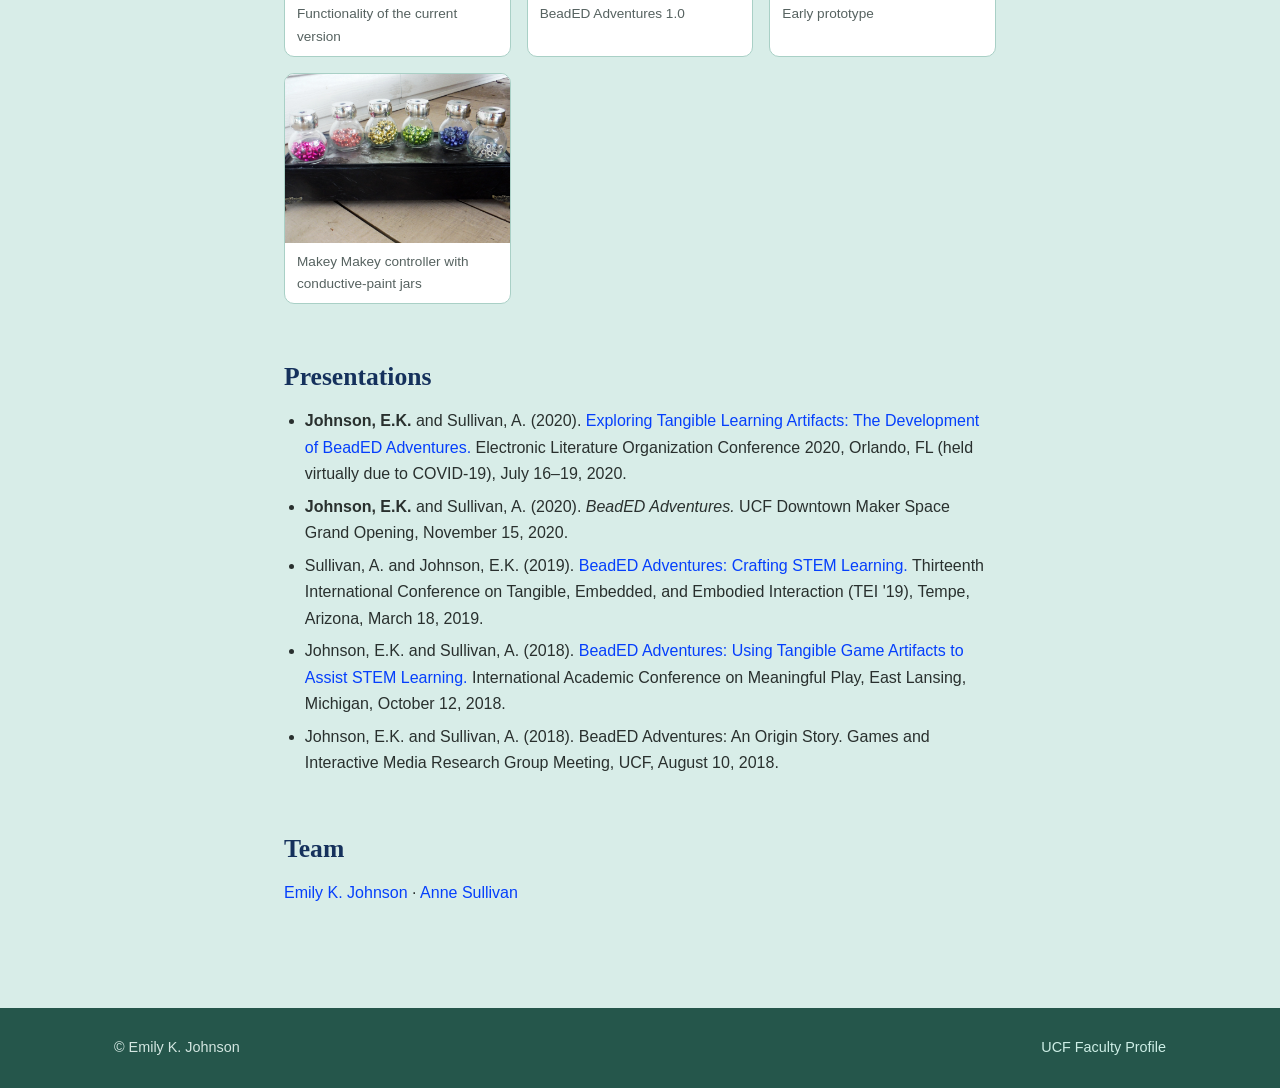
==== commit e2f5e374: "ELLE TOC + publications; Other Projects page; recolor; cleanup - Add a linked table of contents (gam" ====
--- a/beadedadventures.html
+++ b/beadedadventures.html
@@ -16,8 +16,7 @@
       <li><a href="publications.html">Selected Publications</a></li>
       <li><a href="elle.html">ELLE the EndLess LEarner</a></li>
       <li><a href="beadedadventures.html" class="active">BeadED Adventures</a></li>
-      <li><a href="mpe.html">MPE VR</a></li>
-      <li><a href="pear.html">PEAR</a></li>
+      <li><a href="other-projects.html">Other Projects</a></li>
     </ul>
   </div>
 </header>
@@ -68,7 +67,6 @@
       <h2>Team</h2>
       <p><a href="https://english.cah.ucf.edu/faculty-staff/" target="_blank" rel="noopener">Emily K. Johnson</a> &middot; <a href="https://scholar.google.com/citations?hl=en&user=ekanNdEAAAAJ" target="_blank" rel="noopener">Anne Sullivan</a></p>
 
-      <a class="back-home" href="index.html">&larr; Back to home</a>
     </div>
   </section>
 </main>
--- a/css/style.css
+++ b/css/style.css
@@ -10,8 +10,8 @@
   --color-accent-dark: #0a2db0;
   --color-header: #2f6b5e;      /* deep teal (mint family) for nav/footer */
   --color-header-dark: #25564b;
-  --color-header-text: #14532d; /* dark green header text (all pages) */
-  --color-heading: #1f3d36;     /* dark teal-green headings */
+  --color-header-text: #134e4a; /* dark teal header text (all pages) */
+  --color-heading: #15315c;     /* navy blue page headings */
   --max-width: 1100px;
   --content-width: 760px;
   --radius: 10px;
@@ -113,7 +113,7 @@
 
 .site-title:hover {
   text-decoration: none;
-  color: #0e3a20;
+  color: #0a3a3a;
 }
 
 .site-title .degree {
@@ -518,7 +518,6 @@
   --color-accent: #3f6184;
   --color-accent-dark: #2f4a66;
   --color-header-dark: #2f4a66;
-  --color-heading: #2f4a66;
 }
 
 body.elle-theme .page-figure img {
@@ -554,7 +553,7 @@
 .game-thumb {
   display: block;
   width: 100%;
-  max-width: 300px;
+  max-width: 540px;       /* same width as the Student team dropdowns */
   height: auto;
   border-radius: 12px;
   box-shadow: 0 4px 12px rgba(0,0,0,0.16);
@@ -614,10 +613,21 @@
   font-size: 0.85rem;
 }
 
+.team .team-group {
+  margin: 14px 20px 2px;
+  font-weight: 700;
+  font-size: 0.9rem;
+  color: var(--color-heading);
+}
+
 .team .roster {
   margin: 0;
-  padding: 2px 20px 16px 38px;
+  padding: 2px 20px 8px 38px;
   columns: 2;
+}
+
+.team > .roster:last-child {
+  padding-bottom: 16px;
 }
 
 .team .roster li {
@@ -628,3 +638,53 @@
 @media (max-width: 520px) {
   .team .roster { columns: 1; }
 }
+
+/* ELLE table of contents */
+
+.toc {
+  background: var(--color-surface);
+  border: 1px solid var(--color-border);
+  border-radius: 12px;
+  padding: 18px 22px;
+  margin: 20px 0 8px;
+}
+
+.toc h2 {
+  margin: 0 0 12px;
+  font-size: 1.15rem;
+}
+
+.toc ol {
+  margin: 0;
+  padding-left: 1.4em;
+  columns: 2;
+  column-gap: 32px;
+  font-size: 0.95rem;
+}
+
+.toc li {
+  margin-bottom: 5px;
+  break-inside: avoid;
+}
+
+@media (max-width: 560px) {
+  .toc ol { columns: 1; }
+}
+
+.game-entry { scroll-margin-top: 80px; }
+
+/* Publications & presentations */
+
+.pub-venue {
+  font-weight: 700;
+  color: var(--color-heading);
+  margin: 18px 0 2px;
+  font-size: 0.95rem;
+}
+
+.pub-cite {
+  margin: 0 0 4px;
+  padding-left: 1.2em;
+  font-size: 0.95rem;
+  color: var(--color-text);
+}
